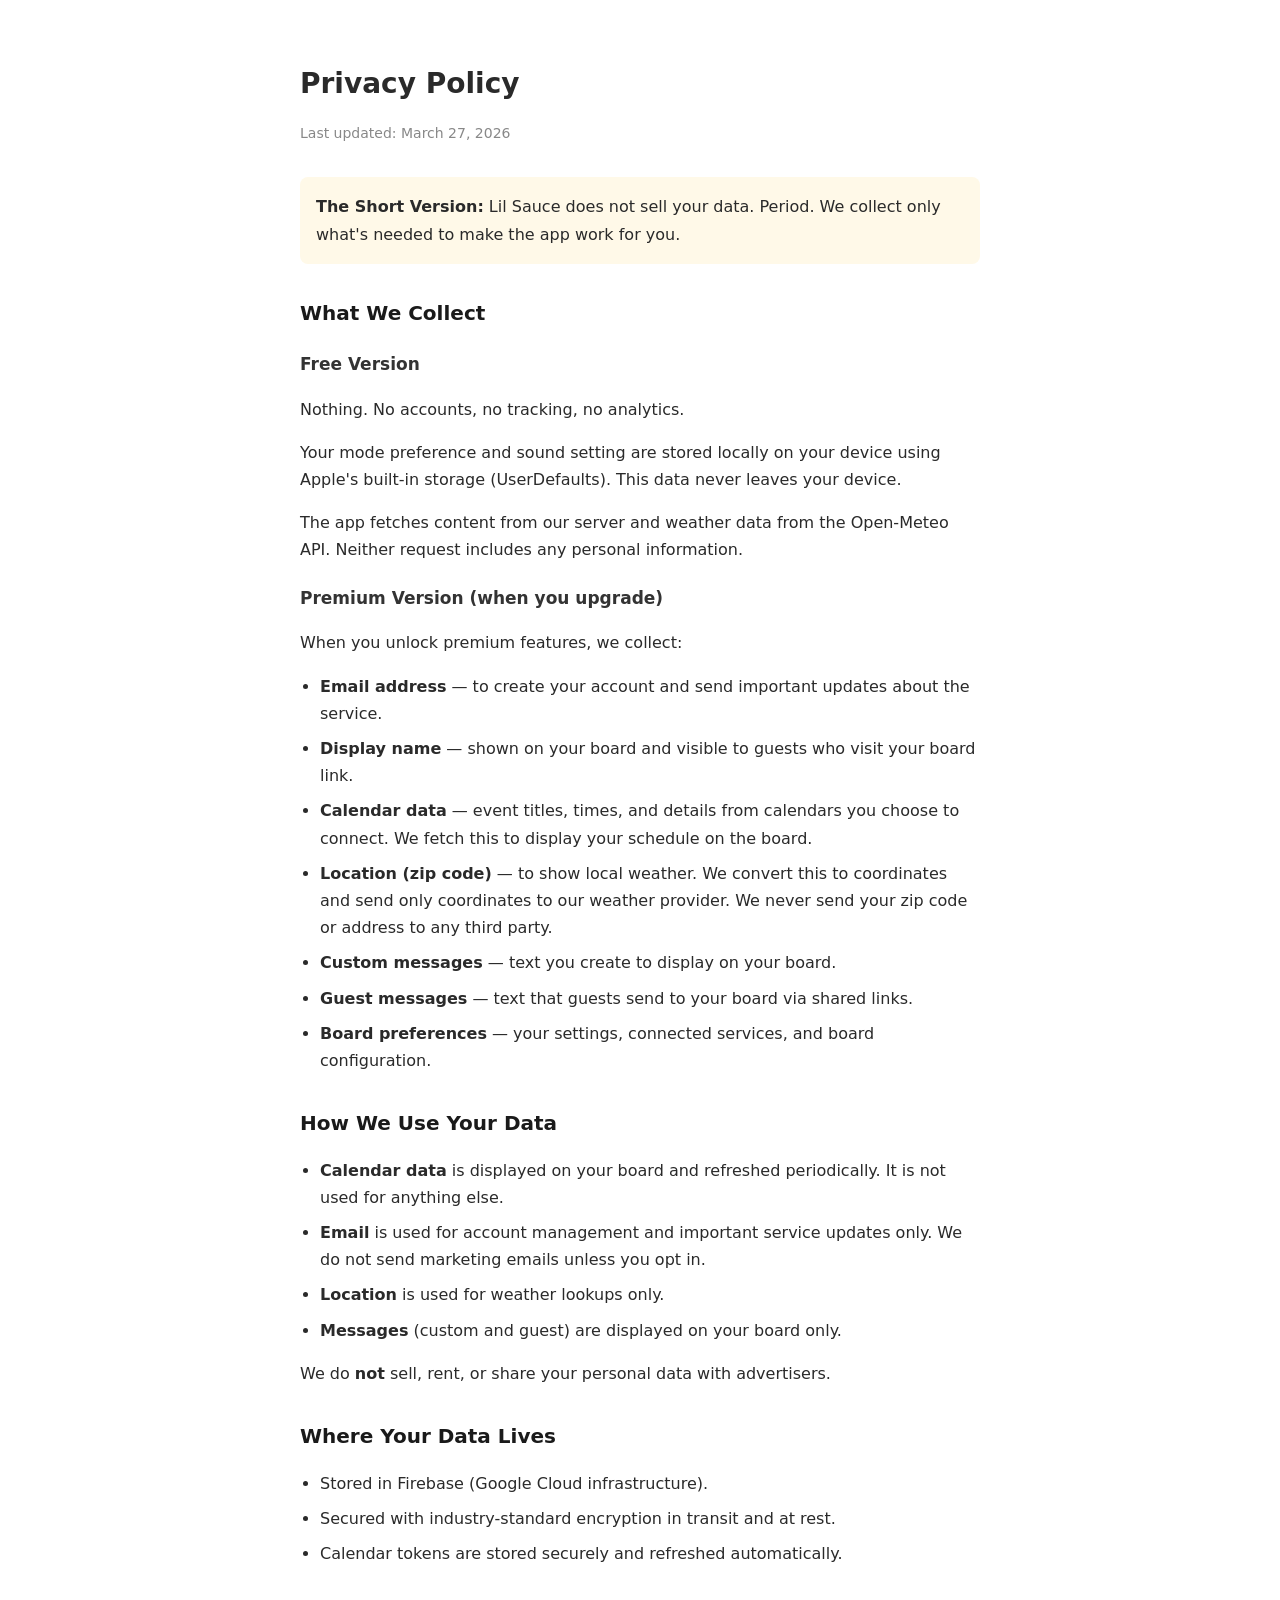
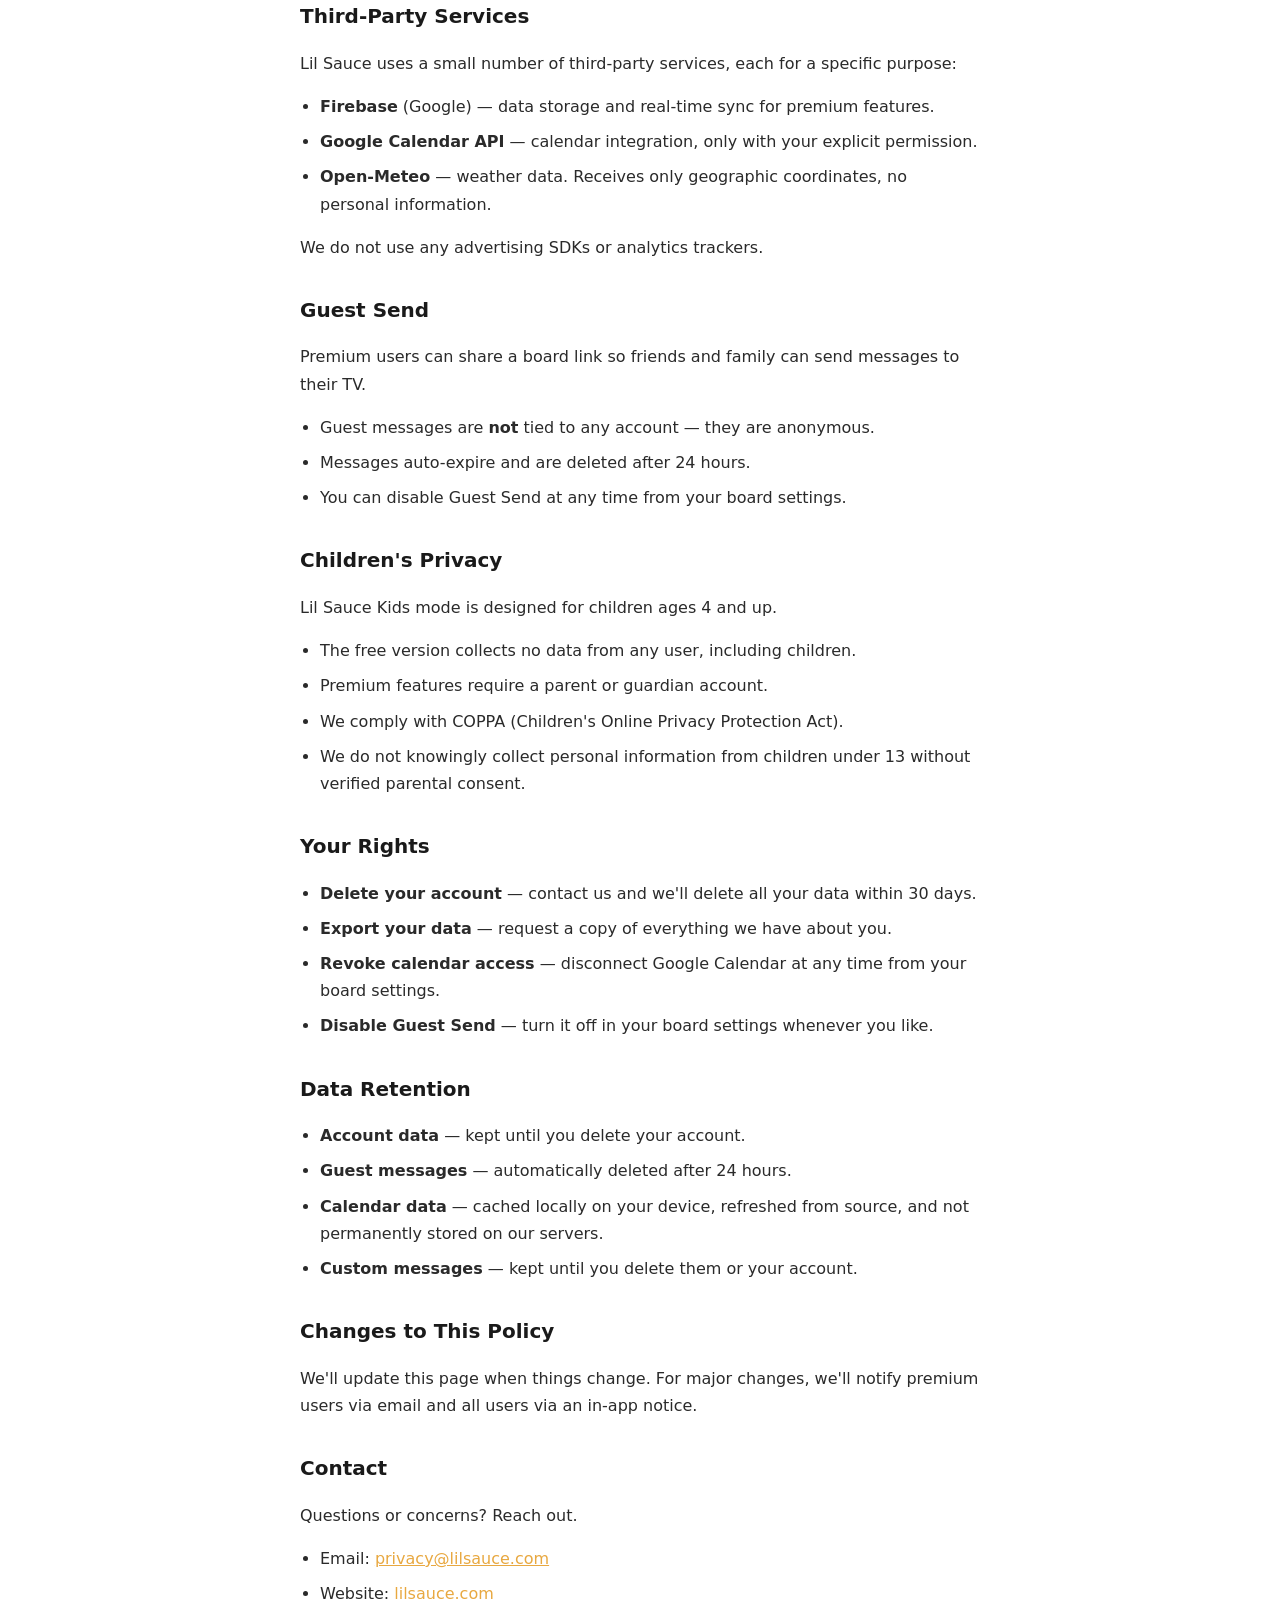
==== privacy.html @ ceac4b4e "Prepare tvOS app for App Store submission - Update bundle ID to com.lilsauce.app - Set display name " ====
<!DOCTYPE html>
<html lang="en">
<head>
    <meta charset="UTF-8">
    <meta name="viewport" content="width=device-width, initial-scale=1.0">
    <title>Lil Sauce — Privacy Policy</title>
    <style>
        body {
            font-family: -apple-system, system-ui, sans-serif;
            max-width: 680px;
            margin: 60px auto;
            padding: 0 24px;
            color: #2A2A2A;
            line-height: 1.7;
            font-size: 16px;
        }
        h1 { font-size: 28px; margin-bottom: 8px; }
        h2 { font-size: 20px; margin-top: 32px; color: #1A1A1A; }
        h3 { font-size: 17px; margin-top: 20px; color: #333; }
        .updated { color: #888; font-size: 14px; margin-bottom: 32px; }
        ul { padding-left: 20px; }
        li { margin-bottom: 8px; }
        .highlight { background: #FFF9E8; padding: 16px; border-radius: 8px; margin: 16px 0; }
        a { color: #E8A840; }
    </style>
</head>
<body>

<h1>Privacy Policy</h1>
<p class="updated">Last updated: March 27, 2026</p>

<div class="highlight">
    <strong>The Short Version:</strong> Lil Sauce does not sell your data. Period. We collect only what's needed to make the app work for you.
</div>

<h2>What We Collect</h2>

<h3>Free Version</h3>
<p>Nothing. No accounts, no tracking, no analytics.</p>
<p>Your mode preference and sound setting are stored locally on your device using Apple's built-in storage (UserDefaults). This data never leaves your device.</p>
<p>The app fetches content from our server and weather data from the Open-Meteo API. Neither request includes any personal information.</p>

<h3>Premium Version (when you upgrade)</h3>
<p>When you unlock premium features, we collect:</p>
<ul>
    <li><strong>Email address</strong> — to create your account and send important updates about the service.</li>
    <li><strong>Display name</strong> — shown on your board and visible to guests who visit your board link.</li>
    <li><strong>Calendar data</strong> — event titles, times, and details from calendars you choose to connect. We fetch this to display your schedule on the board.</li>
    <li><strong>Location (zip code)</strong> — to show local weather. We convert this to coordinates and send only coordinates to our weather provider. We never send your zip code or address to any third party.</li>
    <li><strong>Custom messages</strong> — text you create to display on your board.</li>
    <li><strong>Guest messages</strong> — text that guests send to your board via shared links.</li>
    <li><strong>Board preferences</strong> — your settings, connected services, and board configuration.</li>
</ul>

<h2>How We Use Your Data</h2>
<ul>
    <li><strong>Calendar data</strong> is displayed on your board and refreshed periodically. It is not used for anything else.</li>
    <li><strong>Email</strong> is used for account management and important service updates only. We do not send marketing emails unless you opt in.</li>
    <li><strong>Location</strong> is used for weather lookups only.</li>
    <li><strong>Messages</strong> (custom and guest) are displayed on your board only.</li>
</ul>
<p>We do <strong>not</strong> sell, rent, or share your personal data with advertisers.</p>

<h2>Where Your Data Lives</h2>
<ul>
    <li>Stored in Firebase (Google Cloud infrastructure).</li>
    <li>Secured with industry-standard encryption in transit and at rest.</li>
    <li>Calendar tokens are stored securely and refreshed automatically.</li>
</ul>

<h2>Third-Party Services</h2>
<p>Lil Sauce uses a small number of third-party services, each for a specific purpose:</p>
<ul>
    <li><strong>Firebase</strong> (Google) — data storage and real-time sync for premium features.</li>
    <li><strong>Google Calendar API</strong> — calendar integration, only with your explicit permission.</li>
    <li><strong>Open-Meteo</strong> — weather data. Receives only geographic coordinates, no personal information.</li>
</ul>
<p>We do not use any advertising SDKs or analytics trackers.</p>

<h2>Guest Send</h2>
<p>Premium users can share a board link so friends and family can send messages to their TV.</p>
<ul>
    <li>Guest messages are <strong>not</strong> tied to any account — they are anonymous.</li>
    <li>Messages auto-expire and are deleted after 24 hours.</li>
    <li>You can disable Guest Send at any time from your board settings.</li>
</ul>

<h2>Children's Privacy</h2>
<p>Lil Sauce Kids mode is designed for children ages 4 and up.</p>
<ul>
    <li>The free version collects no data from any user, including children.</li>
    <li>Premium features require a parent or guardian account.</li>
    <li>We comply with COPPA (Children's Online Privacy Protection Act).</li>
    <li>We do not knowingly collect personal information from children under 13 without verified parental consent.</li>
</ul>

<h2>Your Rights</h2>
<ul>
    <li><strong>Delete your account</strong> — contact us and we'll delete all your data within 30 days.</li>
    <li><strong>Export your data</strong> — request a copy of everything we have about you.</li>
    <li><strong>Revoke calendar access</strong> — disconnect Google Calendar at any time from your board settings.</li>
    <li><strong>Disable Guest Send</strong> — turn it off in your board settings whenever you like.</li>
</ul>

<h2>Data Retention</h2>
<ul>
    <li><strong>Account data</strong> — kept until you delete your account.</li>
    <li><strong>Guest messages</strong> — automatically deleted after 24 hours.</li>
    <li><strong>Calendar data</strong> — cached locally on your device, refreshed from source, and not permanently stored on our servers.</li>
    <li><strong>Custom messages</strong> — kept until you delete them or your account.</li>
</ul>

<h2>Changes to This Policy</h2>
<p>We'll update this page when things change. For major changes, we'll notify premium users via email and all users via an in-app notice.</p>

<h2>Contact</h2>
<p>Questions or concerns? Reach out.</p>
<ul>
    <li>Email: <a href="mailto:privacy@lilsauce.com">privacy@lilsauce.com</a></li>
    <li>Website: <a href="https://lilsauce.com">lilsauce.com</a></li>
</ul>

</body>
</html>
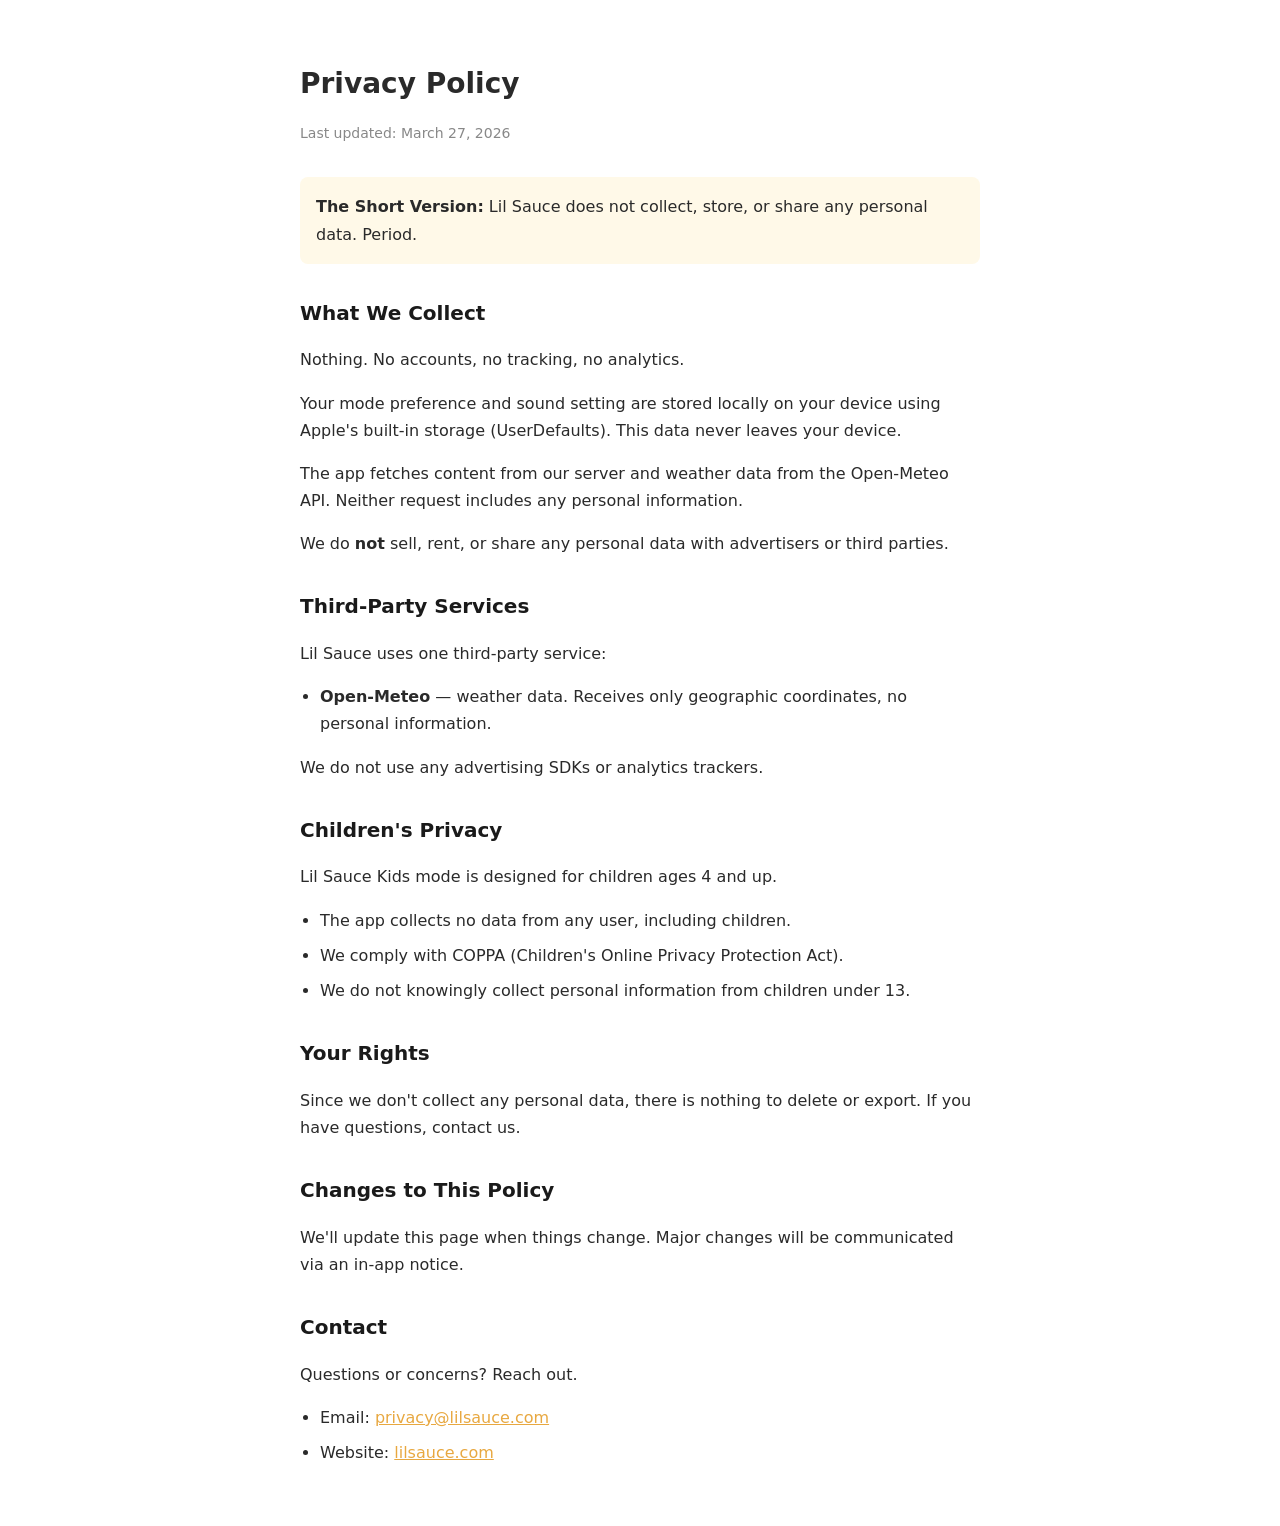
==== commit af8513f7: "Simplify privacy policy for v1, soften sensitive history content Agent-Id: agent-d6214be6-b6a9-48e9-" ====
--- a/privacy.html
+++ b/privacy.html
@@ -30,88 +30,35 @@
 <p class="updated">Last updated: March 27, 2026</p>
 
 <div class="highlight">
-    <strong>The Short Version:</strong> Lil Sauce does not sell your data. Period. We collect only what's needed to make the app work for you.
+    <strong>The Short Version:</strong> Lil Sauce does not collect, store, or share any personal data. Period.
 </div>
 
 <h2>What We Collect</h2>
-
-<h3>Free Version</h3>
 <p>Nothing. No accounts, no tracking, no analytics.</p>
 <p>Your mode preference and sound setting are stored locally on your device using Apple's built-in storage (UserDefaults). This data never leaves your device.</p>
 <p>The app fetches content from our server and weather data from the Open-Meteo API. Neither request includes any personal information.</p>
-
-<h3>Premium Version (when you upgrade)</h3>
-<p>When you unlock premium features, we collect:</p>
-<ul>
-    <li><strong>Email address</strong> — to create your account and send important updates about the service.</li>
-    <li><strong>Display name</strong> — shown on your board and visible to guests who visit your board link.</li>
-    <li><strong>Calendar data</strong> — event titles, times, and details from calendars you choose to connect. We fetch this to display your schedule on the board.</li>
-    <li><strong>Location (zip code)</strong> — to show local weather. We convert this to coordinates and send only coordinates to our weather provider. We never send your zip code or address to any third party.</li>
-    <li><strong>Custom messages</strong> — text you create to display on your board.</li>
-    <li><strong>Guest messages</strong> — text that guests send to your board via shared links.</li>
-    <li><strong>Board preferences</strong> — your settings, connected services, and board configuration.</li>
-</ul>
-
-<h2>How We Use Your Data</h2>
-<ul>
-    <li><strong>Calendar data</strong> is displayed on your board and refreshed periodically. It is not used for anything else.</li>
-    <li><strong>Email</strong> is used for account management and important service updates only. We do not send marketing emails unless you opt in.</li>
-    <li><strong>Location</strong> is used for weather lookups only.</li>
-    <li><strong>Messages</strong> (custom and guest) are displayed on your board only.</li>
-</ul>
-<p>We do <strong>not</strong> sell, rent, or share your personal data with advertisers.</p>
-
-<h2>Where Your Data Lives</h2>
-<ul>
-    <li>Stored in Firebase (Google Cloud infrastructure).</li>
-    <li>Secured with industry-standard encryption in transit and at rest.</li>
-    <li>Calendar tokens are stored securely and refreshed automatically.</li>
-</ul>
+<p>We do <strong>not</strong> sell, rent, or share any personal data with advertisers or third parties.</p>
 
 <h2>Third-Party Services</h2>
-<p>Lil Sauce uses a small number of third-party services, each for a specific purpose:</p>
+<p>Lil Sauce uses one third-party service:</p>
 <ul>
-    <li><strong>Firebase</strong> (Google) — data storage and real-time sync for premium features.</li>
-    <li><strong>Google Calendar API</strong> — calendar integration, only with your explicit permission.</li>
     <li><strong>Open-Meteo</strong> — weather data. Receives only geographic coordinates, no personal information.</li>
 </ul>
 <p>We do not use any advertising SDKs or analytics trackers.</p>
 
-<h2>Guest Send</h2>
-<p>Premium users can share a board link so friends and family can send messages to their TV.</p>
-<ul>
-    <li>Guest messages are <strong>not</strong> tied to any account — they are anonymous.</li>
-    <li>Messages auto-expire and are deleted after 24 hours.</li>
-    <li>You can disable Guest Send at any time from your board settings.</li>
-</ul>
-
 <h2>Children's Privacy</h2>
 <p>Lil Sauce Kids mode is designed for children ages 4 and up.</p>
 <ul>
-    <li>The free version collects no data from any user, including children.</li>
-    <li>Premium features require a parent or guardian account.</li>
+    <li>The app collects no data from any user, including children.</li>
     <li>We comply with COPPA (Children's Online Privacy Protection Act).</li>
-    <li>We do not knowingly collect personal information from children under 13 without verified parental consent.</li>
+    <li>We do not knowingly collect personal information from children under 13.</li>
 </ul>
 
 <h2>Your Rights</h2>
-<ul>
-    <li><strong>Delete your account</strong> — contact us and we'll delete all your data within 30 days.</li>
-    <li><strong>Export your data</strong> — request a copy of everything we have about you.</li>
-    <li><strong>Revoke calendar access</strong> — disconnect Google Calendar at any time from your board settings.</li>
-    <li><strong>Disable Guest Send</strong> — turn it off in your board settings whenever you like.</li>
-</ul>
-
-<h2>Data Retention</h2>
-<ul>
-    <li><strong>Account data</strong> — kept until you delete your account.</li>
-    <li><strong>Guest messages</strong> — automatically deleted after 24 hours.</li>
-    <li><strong>Calendar data</strong> — cached locally on your device, refreshed from source, and not permanently stored on our servers.</li>
-    <li><strong>Custom messages</strong> — kept until you delete them or your account.</li>
-</ul>
+<p>Since we don't collect any personal data, there is nothing to delete or export. If you have questions, contact us.</p>
 
 <h2>Changes to This Policy</h2>
-<p>We'll update this page when things change. For major changes, we'll notify premium users via email and all users via an in-app notice.</p>
+<p>We'll update this page when things change. Major changes will be communicated via an in-app notice.</p>
 
 <h2>Contact</h2>
 <p>Questions or concerns? Reach out.</p>
